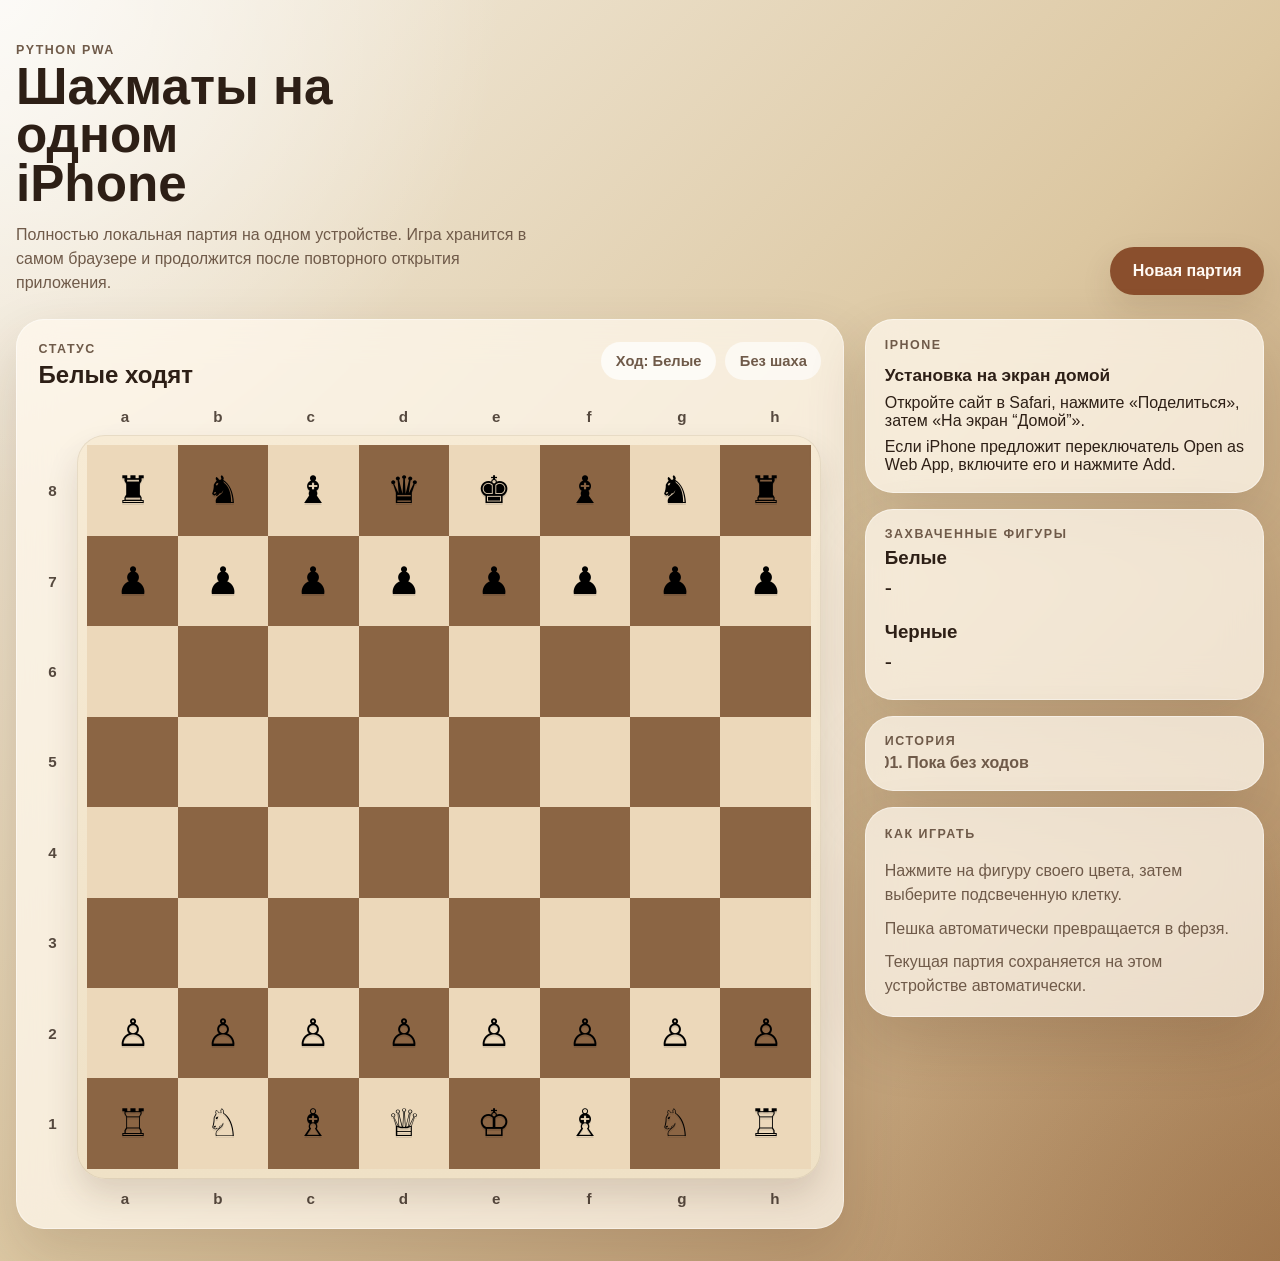
==== static/index.html @ e2e5bc34 "first commit" ====
<!DOCTYPE html>
<html lang="ru">
  <head>
    <meta charset="UTF-8" />
    <meta name="viewport" content="width=device-width, initial-scale=1.0, viewport-fit=cover" />
    <meta name="theme-color" content="#d9c7a2" />
    <meta name="description" content="Локальные шахматы в формате PWA на Python" />
    <meta name="apple-mobile-web-app-capable" content="yes" />
    <meta name="apple-mobile-web-app-title" content="Chess PWA" />
    <meta name="apple-mobile-web-app-status-bar-style" content="default" />
    <meta name="format-detection" content="telephone=no" />
    <link rel="manifest" href="./manifest.webmanifest" />
    <link rel="apple-touch-icon" sizes="180x180" href="./apple-touch-icon.png" />
    <link rel="stylesheet" href="./styles.css" />
    <title>Local Chess PWA</title>
  </head>
  <body>
    <main class="shell">
      <section class="hero">
        <div>
          <p class="eyebrow">Python PWA</p>
          <h1>Шахматы на одном iPhone</h1>
          <p class="lead">
            Полностью локальная партия на одном устройстве. Игра хранится в самом браузере
            и продолжится после повторного открытия приложения.
          </p>
        </div>
        <div class="hero-actions">
          <button id="installButton" class="secondary" hidden>Установить приложение</button>
          <button id="resetButton">Новая партия</button>
        </div>
      </section>

      <section class="layout">
        <div class="board-card">
          <div class="board-topline">
            <div>
              <p class="label">Статус</p>
              <h2 id="statusText">Загрузка партии...</h2>
            </div>
            <div class="chip-row">
              <span class="chip" id="turnChip">Ход</span>
              <span class="chip" id="checkChip">Без шаха</span>
            </div>
          </div>

          <div class="board-wrap">
            <div class="axis axis-files axis-top" id="filesTop"></div>
            <div class="playfield">
              <div class="axis axis-ranks" id="ranksLeft"></div>
              <div class="board" id="board"></div>
            </div>
            <div class="axis axis-files axis-bottom" id="filesBottom"></div>
          </div>
        </div>

        <aside class="sidebar">
          <section class="panel install-panel" id="iosInstallHint" hidden>
            <p class="label">iPhone</p>
            <h3>Установка на экран домой</h3>
            <p>Откройте сайт в Safari, нажмите «Поделиться», затем «На экран “Домой”».</p>
            <p>Если iPhone предложит переключатель Open as Web App, включите его и нажмите Add.</p>
          </section>

          <section class="panel">
            <p class="label">Захваченные фигуры</p>
            <div class="captures">
              <div>
                <h3>Белые</h3>
                <p id="capturedWhite" class="piece-list">-</p>
              </div>
              <div>
                <h3>Черные</h3>
                <p id="capturedBlack" class="piece-list">-</p>
              </div>
            </div>
          </section>

          <section class="panel">
            <p class="label">История</p>
            <ol id="historyList" class="history"></ol>
          </section>

          <section class="panel tips">
            <p class="label">Как играть</p>
            <p>Нажмите на фигуру своего цвета, затем выберите подсвеченную клетку.</p>
            <p>Пешка автоматически превращается в ферзя.</p>
            <p>Текущая партия сохраняется на этом устройстве автоматически.</p>
          </section>
        </aside>
      </section>
    </main>

    <script src="./app.js" type="module"></script>
  </body>
  </html>
---- static/styles.css ----
:root {
  --bg:
    radial-gradient(circle at top left, rgba(255, 255, 255, 0.72), transparent 28%),
    radial-gradient(circle at bottom right, rgba(131, 87, 48, 0.26), transparent 24%),
    linear-gradient(135deg, #f5efe3 0%, #dcc7a1 52%, #ab8258 100%);
  --panel: rgba(255, 249, 238, 0.74);
  --panel-strong: rgba(255, 251, 245, 0.96);
  --text: #2d1f16;
  --muted: #6f5a49;
  --accent: #8a4f2d;
  --accent-soft: #c18f6a;
  --board-frame: #efe1c6;
  --board-light: #ecd8ba;
  --board-dark: #8b6544;
  --selected: #ffe082;
  --move: #4f7b35;
  --move-soft: rgba(96, 146, 67, 0.22);
  --danger: #b74b4b;
  --shadow: 0 26px 60px rgba(71, 39, 16, 0.16);
  --shadow-soft: 0 14px 32px rgba(71, 39, 16, 0.12);
  --safe-top: env(safe-area-inset-top, 0px);
  --safe-right: env(safe-area-inset-right, 0px);
  --safe-bottom: env(safe-area-inset-bottom, 0px);
  --safe-left: env(safe-area-inset-left, 0px);
  font-family: "Trebuchet MS", "Segoe UI", sans-serif;
  color: var(--text);
}

* {
  box-sizing: border-box;
}

body {
  margin: 0;
  min-height: 100vh;
  background: var(--bg);
  color: var(--text);
  overflow-x: hidden;
}

button {
  border: 0;
  font: inherit;
  cursor: pointer;
  transition: transform 160ms ease, opacity 160ms ease, background 160ms ease;
}

button:hover {
  transform: translateY(-1px);
}

.hero-actions button {
  border-radius: 999px;
  padding: 0.95rem 1.4rem;
  font-weight: 700;
  background: var(--accent);
  color: #fffaf4;
  box-shadow: var(--shadow-soft);
}

.hero-actions button.secondary {
  background: rgba(45, 31, 22, 0.12);
  color: var(--text);
  box-shadow: none;
}

.shell {
  width: min(1280px, calc(100vw - 2rem));
  margin: 0 auto;
  padding:
    calc(1.5rem + var(--safe-top))
    max(var(--safe-right), 0px)
    calc(2rem + var(--safe-bottom))
    max(var(--safe-left), 0px);
}

.hero {
  display: flex;
  justify-content: space-between;
  gap: 1rem;
  align-items: end;
  padding: 1.2rem 0 1.5rem;
}

.eyebrow,
.label {
  margin: 0 0 0.35rem;
  text-transform: uppercase;
  letter-spacing: 0.12em;
  color: var(--muted);
  font-size: 0.78rem;
  font-weight: 700;
}

h1,
h2,
h3,
p {
  margin: 0;
}

h1 {
  font-size: clamp(2rem, 4vw, 3.5rem);
  line-height: 0.95;
  max-width: 12ch;
}

.lead {
  max-width: 58ch;
  color: var(--muted);
  margin-top: 0.9rem;
  line-height: 1.5;
}

.hero-actions {
  display: flex;
  gap: 0.75rem;
  flex-wrap: wrap;
  justify-content: end;
}

.layout {
  display: grid;
  grid-template-columns: minmax(0, 1.35fr) minmax(280px, 0.65fr);
  gap: 1.35rem;
  align-items: start;
}

.board-card,
.panel {
  background: var(--panel);
  backdrop-filter: blur(18px);
  border: 1px solid rgba(255, 255, 255, 0.45);
  border-radius: 28px;
  box-shadow: var(--shadow);
}

.board-card {
  padding: 1.35rem;
}

.board-topline {
  display: flex;
  justify-content: space-between;
  gap: 1rem;
  align-items: start;
  margin-bottom: 1.15rem;
}

.chip-row {
  display: flex;
  gap: 0.6rem;
  flex-wrap: wrap;
  justify-content: end;
}

.chip {
  display: inline-flex;
  align-items: center;
  min-height: 2.4rem;
  padding: 0.5rem 0.9rem;
  border-radius: 999px;
  background: rgba(255, 255, 255, 0.72);
  color: var(--muted);
  font-size: 0.92rem;
  font-weight: 700;
}

.board-wrap {
  display: grid;
  gap: 0.65rem;
  width: 100%;
  max-width: 100%;
}

.playfield {
  display: grid;
  grid-template-columns: 28px minmax(0, 1fr);
  gap: 0.65rem;
  align-items: stretch;
}

.board {
  display: grid;
  grid-template-columns: repeat(8, 1fr);
  grid-template-rows: repeat(8, 1fr);
  grid-auto-rows: 1fr;
  width: 100%;
  aspect-ratio: 1;
  max-width: min(78vw, 820px);
  justify-self: stretch;
  padding: 0.65rem;
  border-radius: 28px;
  background: linear-gradient(180deg, #f7ebd5 0%, var(--board-frame) 100%);
  overflow: hidden;
  box-shadow:
    inset 0 0 0 1px rgba(45, 31, 22, 0.08),
    0 18px 32px rgba(66, 36, 15, 0.14);
}

.square {
  position: relative;
  display: grid;
  place-items: center;
  width: 100%;
  height: 100%;
  aspect-ratio: 1;
  border: 0;
  padding: 0;
  margin: 0;
  min-width: 0;
  min-height: 0;
  border-radius: 0;
  background: transparent;
  font-size: clamp(1.7rem, 3vw, 2.9rem);
  cursor: pointer;
  transition: transform 120ms ease, filter 120ms ease;
}

.square:hover {
  filter: brightness(1.03);
}

.square.light {
  background: var(--board-light);
}

.square.dark {
  background: var(--board-dark);
}

.square.selected {
  box-shadow: inset 0 0 0 5px rgba(255, 224, 130, 0.92);
}

.square.last-move::after,
.square.legal::after {
  content: "";
  position: absolute;
  inset: 18%;
  border-radius: 999px;
}

.square.last-move::after {
  inset: 0;
  border-radius: 0;
  background: rgba(255, 255, 255, 0.14);
}

.square.legal::after {
  background: var(--move-soft);
  box-shadow: 0 0 0 2px rgba(255, 255, 255, 0.34) inset;
}

.square.legal.occupied::after {
  inset: 10%;
  background: transparent;
  border: 4px solid rgba(96, 146, 67, 0.74);
}

.piece {
  position: relative;
  z-index: 1;
  line-height: 1;
  text-shadow: 0 2px 0 rgba(0, 0, 0, 0.1);
}

.axis {
  display: grid;
  color: rgba(45, 31, 22, 0.8);
  font-weight: 700;
}

.axis-files {
  grid-template-columns: repeat(8, 1fr);
  width: 100%;
  padding-left: 40px;
}

.axis-ranks {
  grid-template-rows: repeat(8, 1fr);
  align-items: center;
  padding: 0.65rem 0;
  width: 28px;
}

.axis span {
  display: grid;
  place-items: center;
  font-size: 0.95rem;
}

.sidebar {
  display: grid;
  gap: 1rem;
  position: sticky;
  top: 1rem;
}

.panel {
  padding: 1.1rem 1.15rem;
}

.install-panel {
  display: grid;
  gap: 0.5rem;
}

.install-panel h3 {
  font-size: 1.08rem;
  line-height: 1.2;
}

.captures {
  display: grid;
  gap: 0.85rem;
}

.piece-list {
  margin-top: 0.4rem;
  min-height: 2rem;
  font-size: 1.35rem;
}

.history {
  list-style: decimal-leading-zero;
  padding-left: 1.4rem;
  margin: 0.35rem 0 0;
  display: grid;
  gap: 0.4rem;
  max-height: 260px;
  overflow: auto;
}

.history li {
  color: var(--muted);
  font-weight: 600;
}

.tips {
  color: var(--muted);
  display: grid;
  gap: 0.6rem;
  line-height: 1.5;
}

@media (max-width: 1100px) {
  .hero,
  .board-topline {
    grid-template-columns: 1fr;
    display: grid;
  }

  .layout {
    grid-template-columns: 1fr;
  }

  .sidebar {
    position: static;
  }

  .board-wrap {
    max-width: none;
  }

  .board {
    width: 100%;
    max-width: none;
    justify-self: stretch;
  }

  .axis-files {
    width: 100%;
  }
}

@media (max-width: 820px) {
  .shell {
    width: 100%;
    padding:
      calc(0.8rem + var(--safe-top))
      max(0.75rem, var(--safe-right))
      calc(1rem + var(--safe-bottom))
      max(0.75rem, var(--safe-left));
  }

  .hero {
    display: grid;
    gap: 0.9rem;
    align-items: start;
    padding: 0 0 0.9rem;
  }

  .lead {
    display: none;
  }

  h1 {
    max-width: none;
    font-size: clamp(1.65rem, 7vw, 2.35rem);
  }

  .hero-actions {
    display: grid;
    grid-template-columns: repeat(2, minmax(0, 1fr));
    gap: 0.65rem;
    width: 100%;
  }

  .hero-actions button {
    width: 100%;
    min-width: 0;
    padding: 0.9rem 1rem;
  }

  .layout {
    gap: 0.85rem;
  }

  .board-card,
  .panel {
    border-radius: 24px;
  }

  .board-card {
    padding: 0.9rem;
  }

  .board-topline {
    display: grid;
    gap: 0.75rem;
    margin-bottom: 0.9rem;
  }

  .chip-row {
    justify-content: start;
  }

  .chip {
    min-height: 2.2rem;
    padding: 0.45rem 0.8rem;
    font-size: 0.88rem;
  }

  .board-wrap {
    gap: 0.45rem;
  }

  .playfield {
    grid-template-columns: 18px minmax(0, 1fr);
    gap: 0.35rem;
  }

  .board {
    max-width: none;
    padding: 0.32rem;
    border-radius: 22px;
  }

  .axis-files {
    padding-left: 22px;
  }

  .axis-ranks {
    width: 18px;
    padding: 0.32rem 0;
  }

  .axis span {
    font-size: 0.72rem;
  }

  .square {
    font-size: clamp(1.45rem, 8.2vw, 2.1rem);
  }

  .sidebar {
    gap: 0.75rem;
  }

  .panel {
    padding: 0.95rem;
  }

  .captures {
    grid-template-columns: repeat(2, minmax(0, 1fr));
    gap: 0.75rem;
  }

  .piece-list {
    font-size: 1.1rem;
  }

  .history {
    max-height: 180px;
  }

  .tips,
  .install-panel {
    font-size: 0.94rem;
    line-height: 1.45;
  }
}

@media (max-width: 560px) {
  .playfield {
    grid-template-columns: 16px minmax(0, 1fr);
    gap: 0.3rem;
  }

  .axis-files {
    padding-left: 18px;
  }

  .axis-ranks {
    width: 16px;
  }

  .axis span {
    font-size: 0.68rem;
  }

  .square {
    font-size: clamp(1.28rem, 8.7vw, 1.95rem);
  }

  .hero-actions {
    grid-template-columns: 1fr;
  }
}
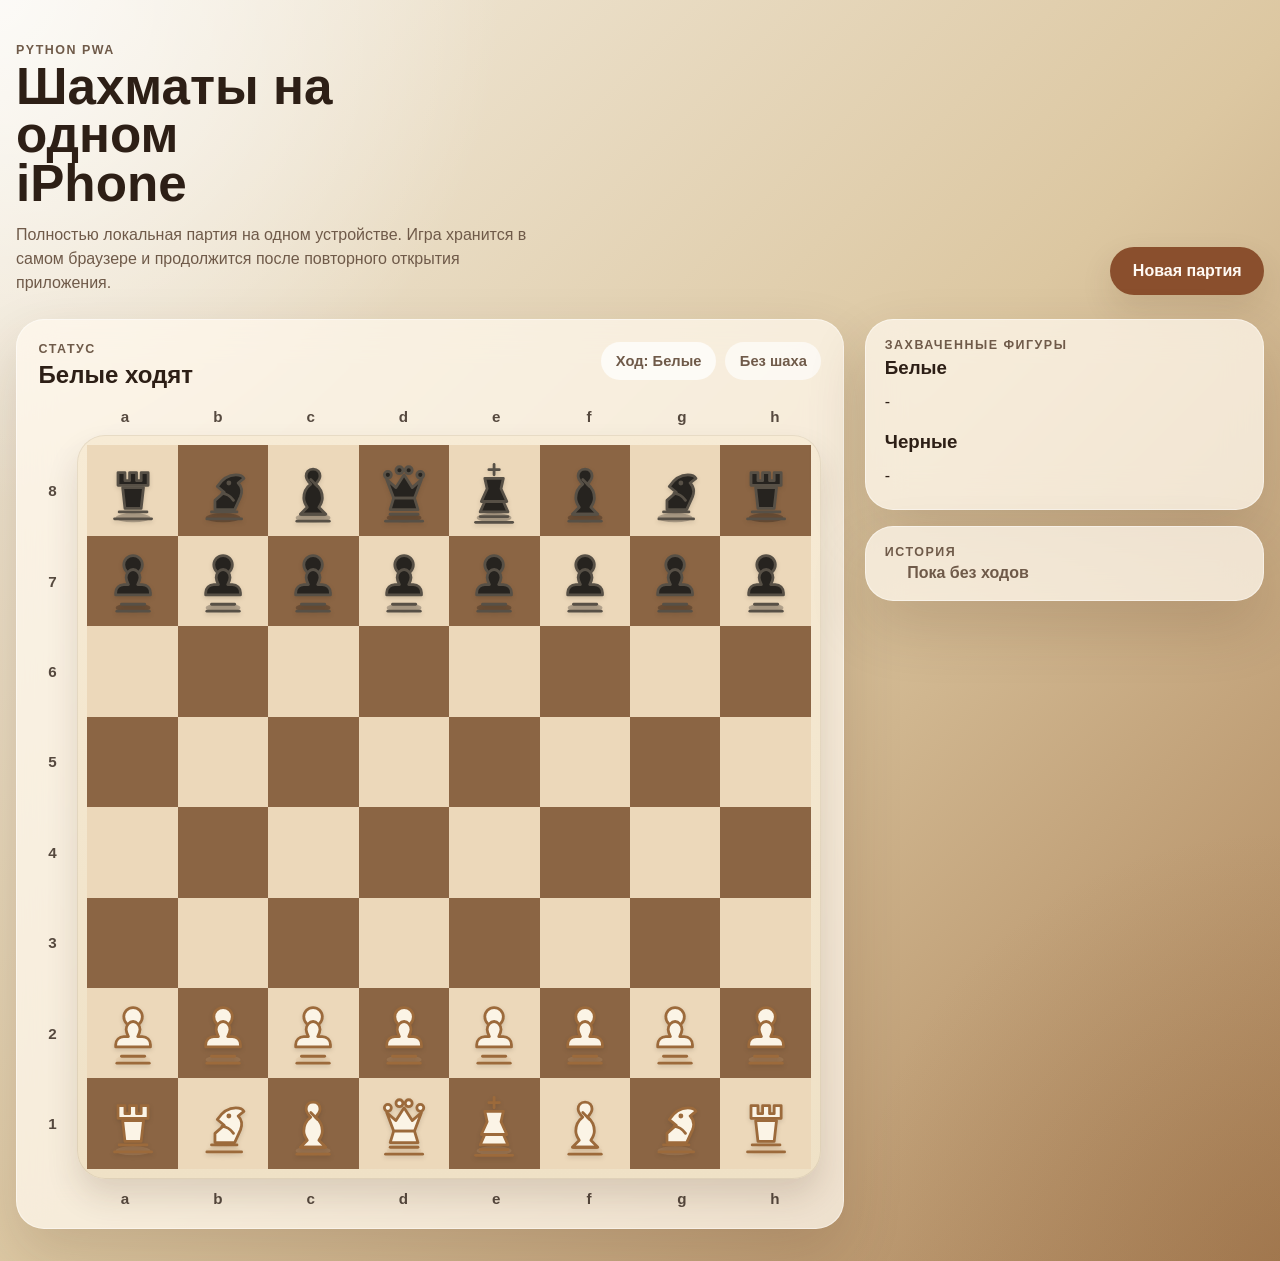
==== commit b3db7038: "new" ====
--- a/static/index.html
+++ b/static/index.html
@@ -55,13 +55,6 @@
         </div>
 
         <aside class="sidebar">
-          <section class="panel install-panel" id="iosInstallHint" hidden>
-            <p class="label">iPhone</p>
-            <h3>Установка на экран домой</h3>
-            <p>Откройте сайт в Safari, нажмите «Поделиться», затем «На экран “Домой”».</p>
-            <p>Если iPhone предложит переключатель Open as Web App, включите его и нажмите Add.</p>
-          </section>
-
           <section class="panel">
             <p class="label">Захваченные фигуры</p>
             <div class="captures">
@@ -80,13 +73,6 @@
             <p class="label">История</p>
             <ol id="historyList" class="history"></ol>
           </section>
-
-          <section class="panel tips">
-            <p class="label">Как играть</p>
-            <p>Нажмите на фигуру своего цвета, затем выберите подсвеченную клетку.</p>
-            <p>Пешка автоматически превращается в ферзя.</p>
-            <p>Текущая партия сохраняется на этом устройстве автоматически.</p>
-          </section>
         </aside>
       </section>
     </main>
--- a/static/styles.css
+++ b/static/styles.css
@@ -261,8 +261,23 @@
 .piece {
   position: relative;
   z-index: 1;
-  line-height: 1;
-  text-shadow: 0 2px 0 rgba(0, 0, 0, 0.1);
+  display: grid;
+  place-items: center;
+  width: 82%;
+  height: 82%;
+}
+
+.piece-svg {
+  width: 100%;
+  height: 100%;
+  display: block;
+  overflow: visible;
+  filter: drop-shadow(0 2px 2px rgba(44, 31, 21, 0.16));
+}
+
+.piece-svg-compact {
+  width: 1.15rem;
+  height: 1.15rem;
 }
 
 .axis {
@@ -301,16 +316,6 @@
   padding: 1.1rem 1.15rem;
 }
 
-.install-panel {
-  display: grid;
-  gap: 0.5rem;
-}
-
-.install-panel h3 {
-  font-size: 1.08rem;
-  line-height: 1.2;
-}
-
 .captures {
   display: grid;
   gap: 0.85rem;
@@ -319,7 +324,10 @@
 .piece-list {
   margin-top: 0.4rem;
   min-height: 2rem;
-  font-size: 1.35rem;
+  display: flex;
+  flex-wrap: wrap;
+  gap: 0.3rem;
+  align-items: center;
 }
 
 .history {
@@ -333,15 +341,11 @@
 }
 
 .history li {
+  display: flex;
+  align-items: center;
+  gap: 0.45rem;
   color: var(--muted);
   font-weight: 600;
-}
-
-.tips {
-  color: var(--muted);
-  display: grid;
-  gap: 0.6rem;
-  line-height: 1.5;
 }
 
 @media (max-width: 1100px) {
@@ -495,11 +499,6 @@
     max-height: 180px;
   }
 
-  .tips,
-  .install-panel {
-    font-size: 0.94rem;
-    line-height: 1.45;
-  }
 }
 
 @media (max-width: 560px) {
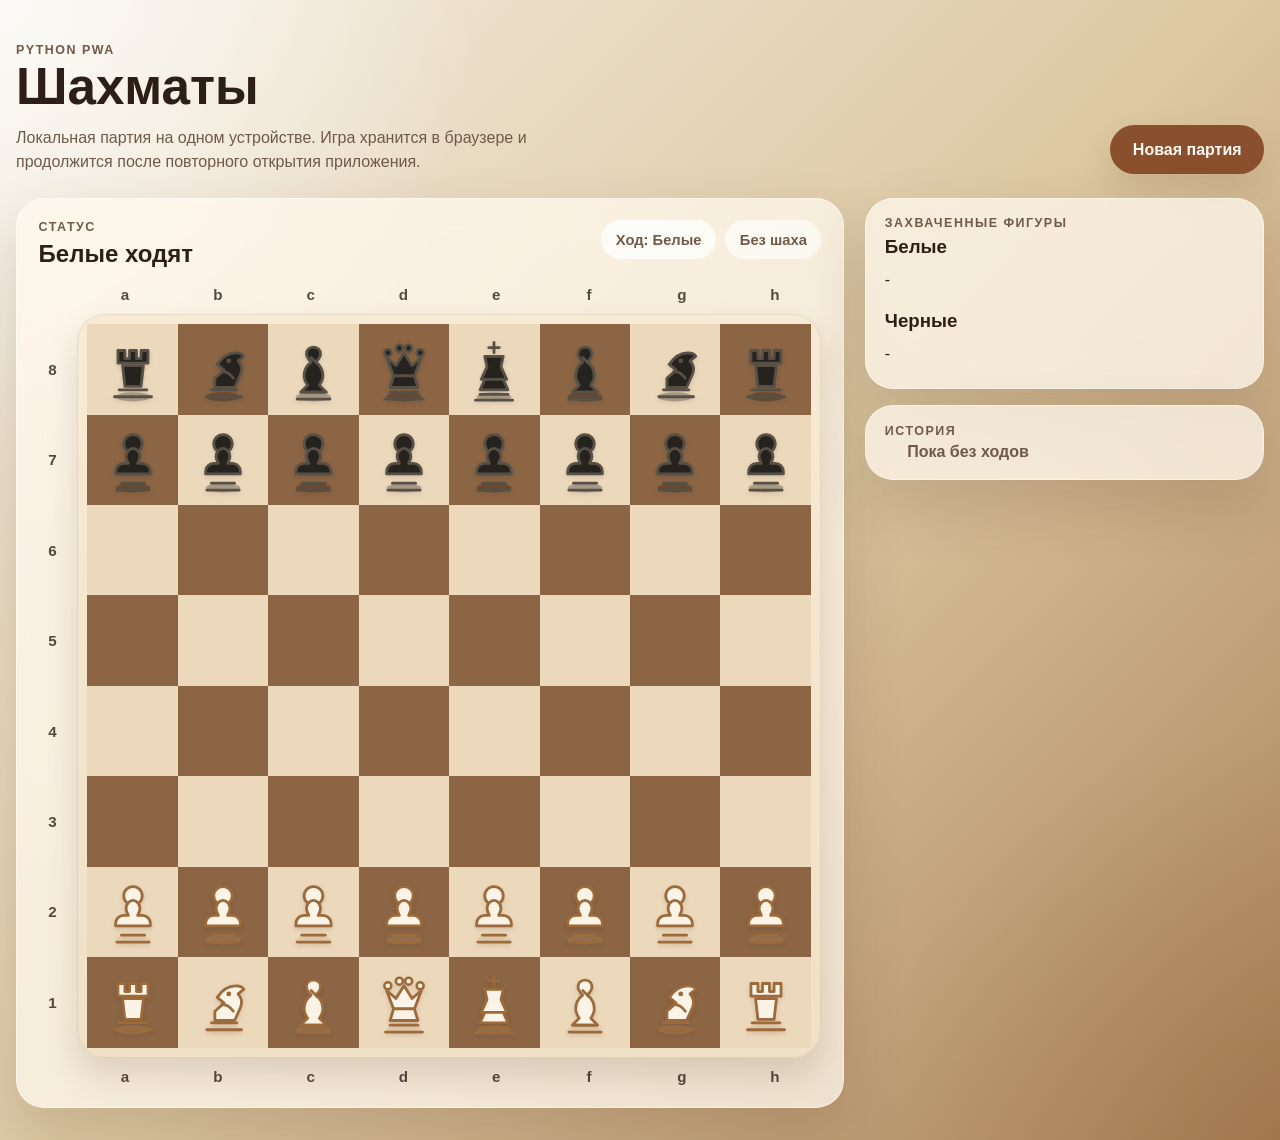
==== commit 1166ef90: "super puper version" ====
--- a/static/index.html
+++ b/static/index.html
@@ -19,9 +19,9 @@
       <section class="hero">
         <div>
           <p class="eyebrow">Python PWA</p>
-          <h1>Шахматы на одном iPhone</h1>
+          <h1>Шахматы</h1>
           <p class="lead">
-            Полностью локальная партия на одном устройстве. Игра хранится в самом браузере
+            Локальная партия на одном устройстве. Игра хранится в браузере
             и продолжится после повторного открытия приложения.
           </p>
         </div>
--- a/static/styles.css
+++ b/static/styles.css
@@ -267,15 +267,17 @@
   height: 82%;
 }
 
-.piece-svg {
+.piece-image {
   width: 100%;
   height: 100%;
   display: block;
-  overflow: visible;
-  filter: drop-shadow(0 2px 2px rgba(44, 31, 21, 0.16));
-}
-
-.piece-svg-compact {
+  object-fit: contain;
+  user-select: none;
+  -webkit-user-drag: none;
+  filter: drop-shadow(0 2px 2px rgba(44, 31, 21, 0.14));
+}
+
+.piece-image-compact {
   width: 1.15rem;
   height: 1.15rem;
 }
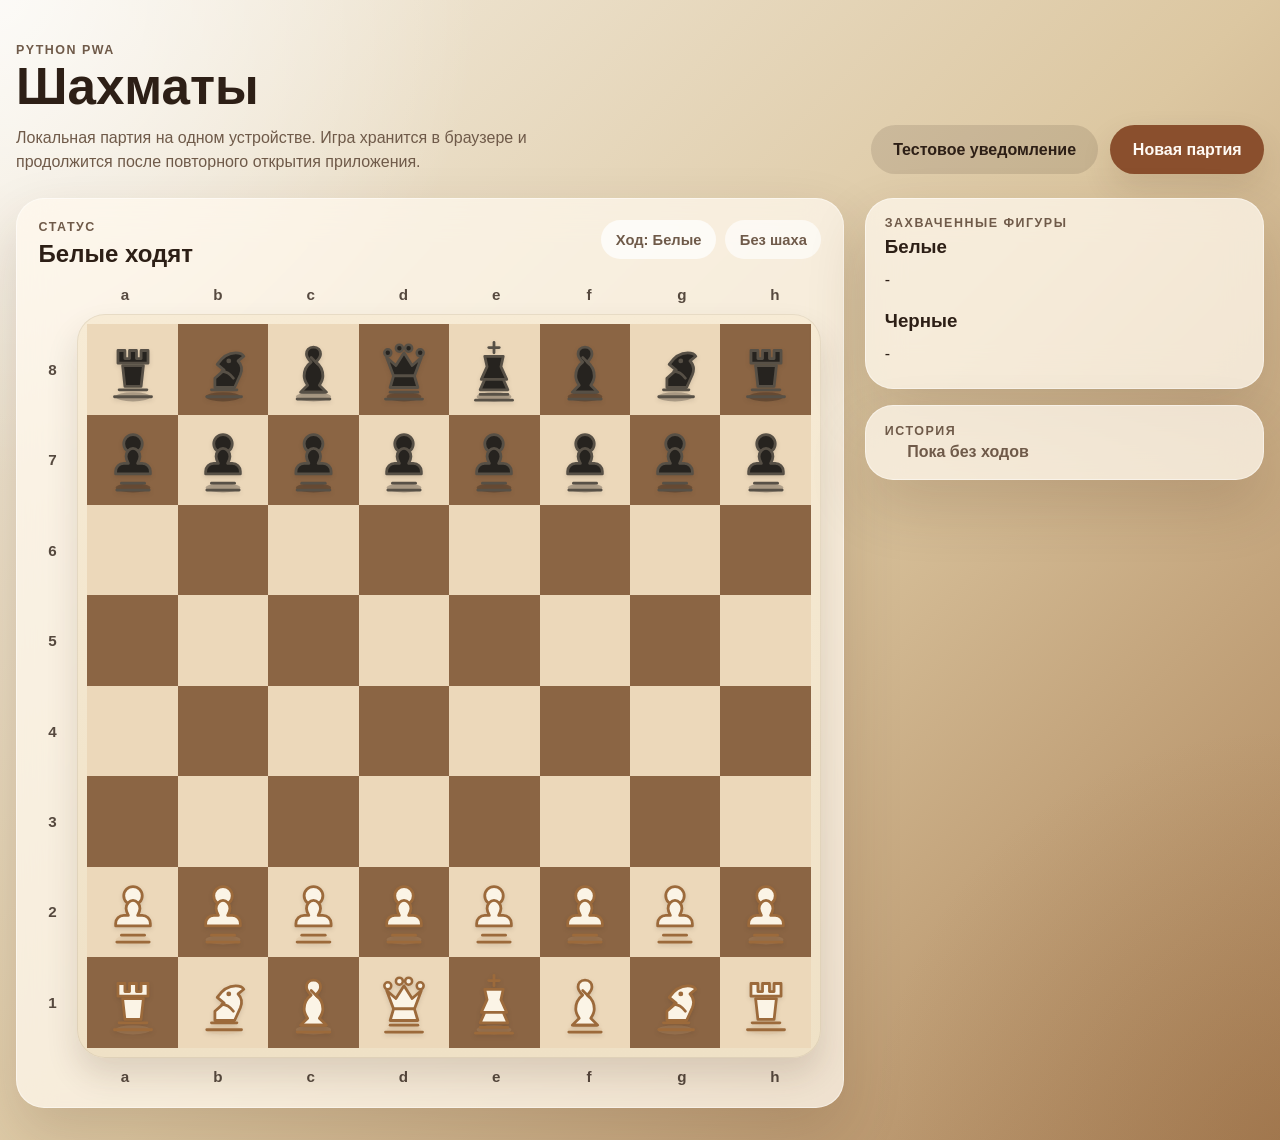
==== commit 088c9963: "notification" ====
--- a/static/index.html
+++ b/static/index.html
@@ -26,6 +26,7 @@
           </p>
         </div>
         <div class="hero-actions">
+          <button id="notifyButton" class="secondary">Тестовое уведомление</button>
           <button id="installButton" class="secondary" hidden>Установить приложение</button>
           <button id="resetButton">Новая партия</button>
         </div>
--- a/static/styles.css
+++ b/static/styles.css
@@ -58,6 +58,10 @@
   box-shadow: var(--shadow-soft);
 }
 
+.hero-actions button.is-pending {
+  opacity: 0.72;
+}
+
 .hero-actions button.secondary {
   background: rgba(45, 31, 22, 0.12);
   color: var(--text);
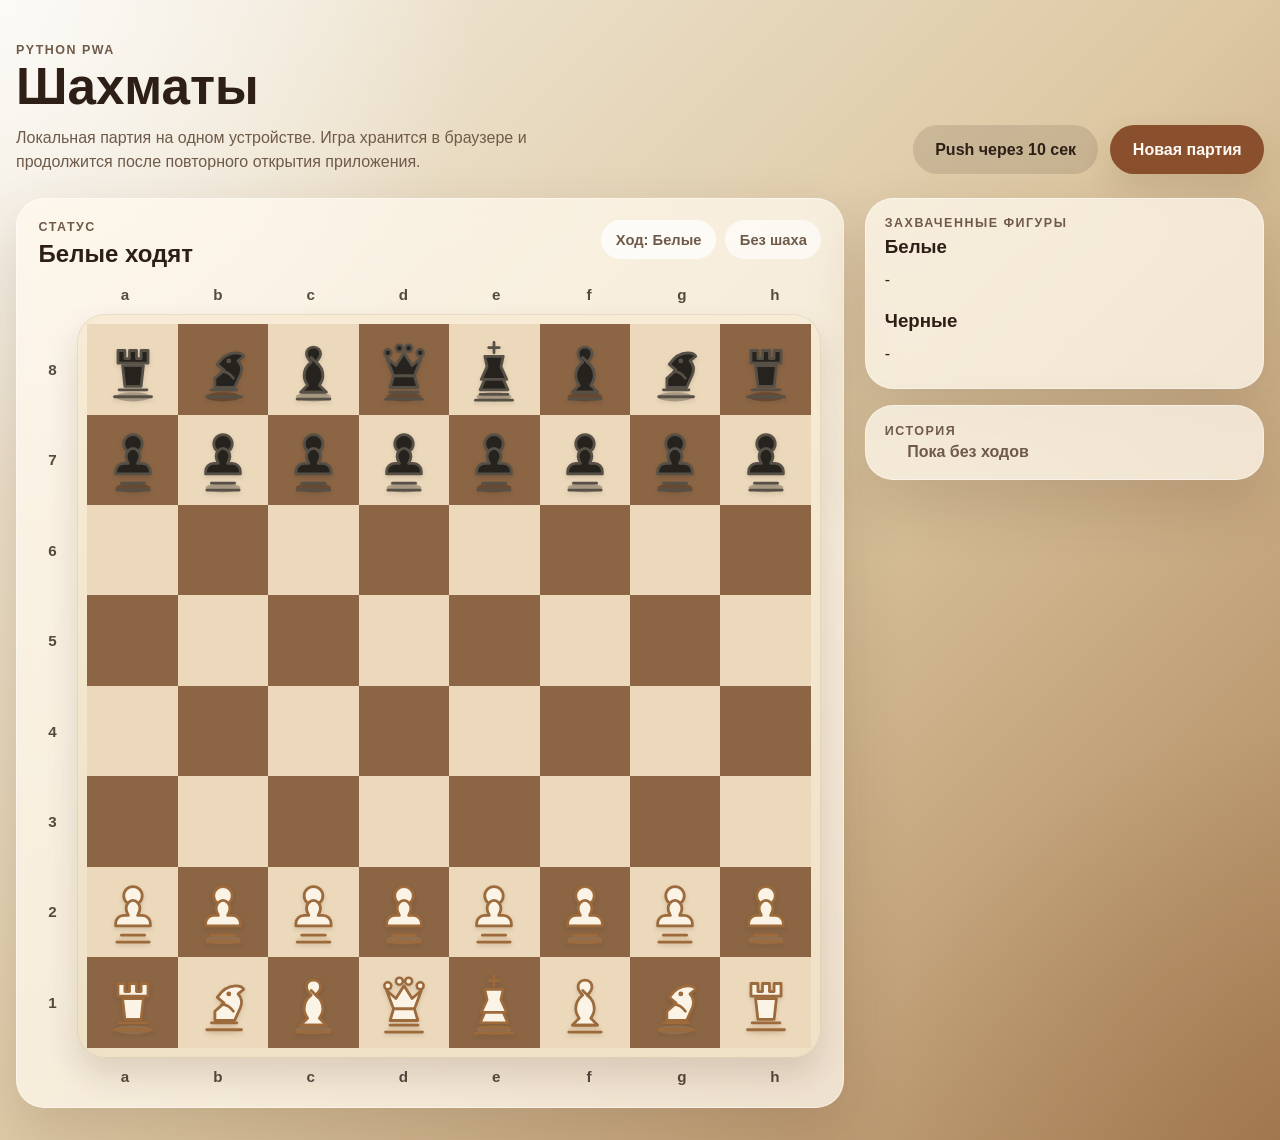
==== commit c5dd9a0c: "notification_v002" ====
--- a/static/index.html
+++ b/static/index.html
@@ -26,7 +26,7 @@
           </p>
         </div>
         <div class="hero-actions">
-          <button id="notifyButton" class="secondary">Тестовое уведомление</button>
+          <button id="notifyButton" class="secondary">Push через 10 сек</button>
           <button id="installButton" class="secondary" hidden>Установить приложение</button>
           <button id="resetButton">Новая партия</button>
         </div>
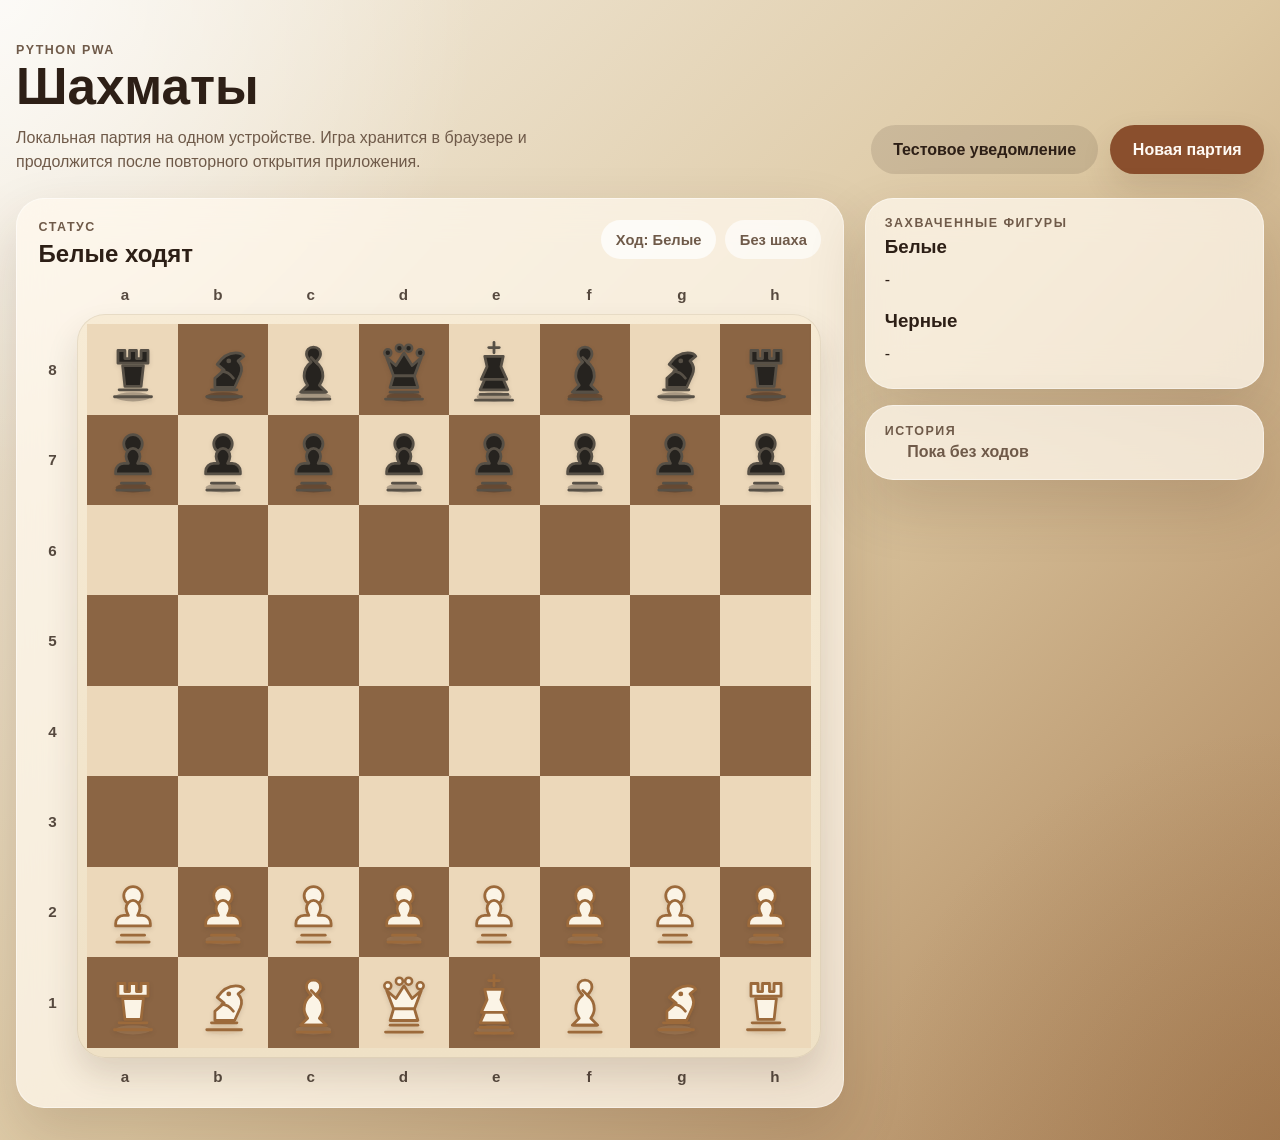
==== commit 4b14de6b: "computer notification" ====
--- a/static/index.html
+++ b/static/index.html
@@ -26,7 +26,7 @@
           </p>
         </div>
         <div class="hero-actions">
-          <button id="notifyButton" class="secondary">Push через 10 сек</button>
+          <button id="notifyButton" class="secondary">Тестовое уведомление</button>
           <button id="installButton" class="secondary" hidden>Установить приложение</button>
           <button id="resetButton">Новая партия</button>
         </div>
